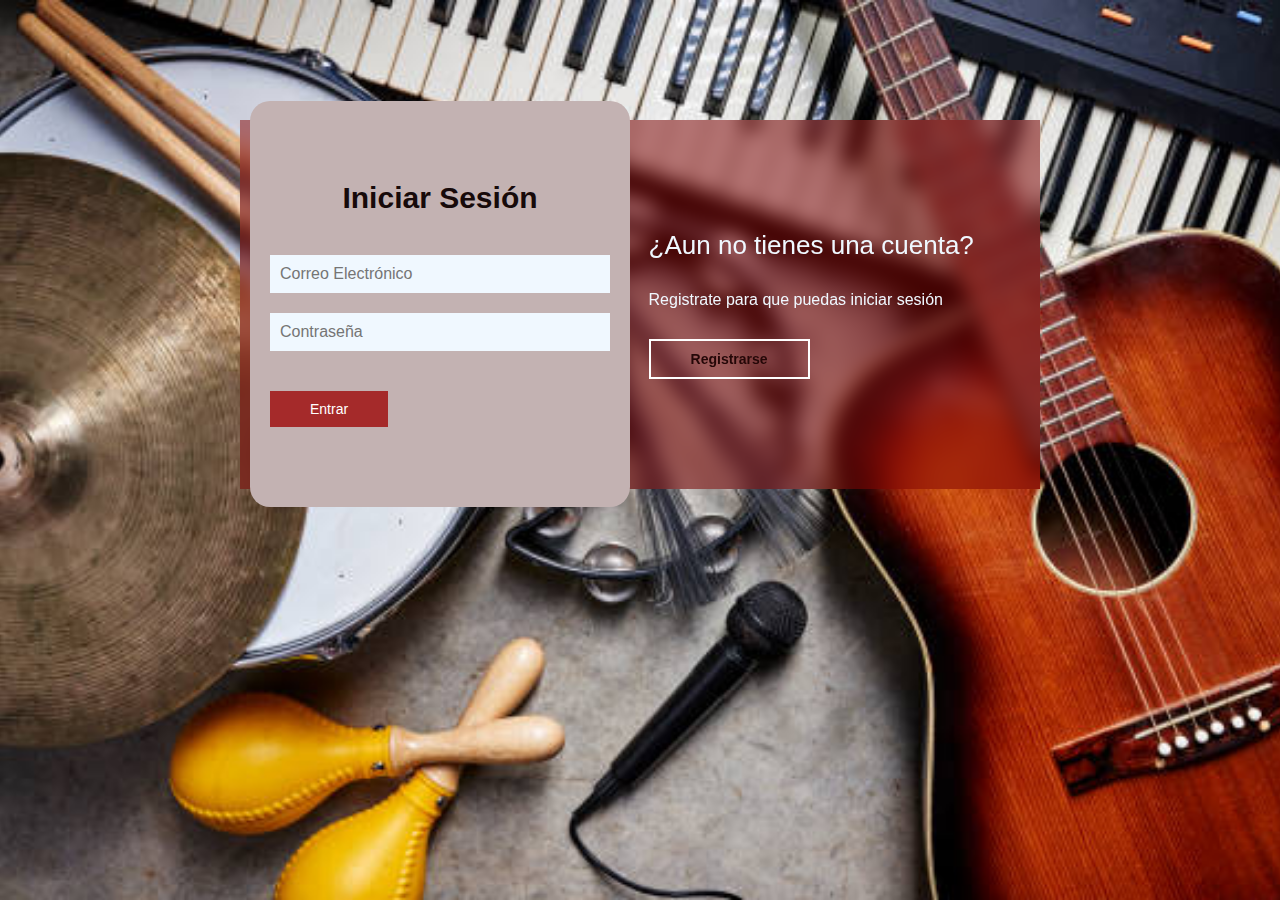
==== form/index.html @ 67d0fb84 "agrego el formulario a mi rama" ====
<!DOCTYPE html>
<html lang="es">
<head>
    <meta charset="UTF-8">
    <meta name="viewport" content="width=device-width, initial-scale=1.0">
    <link rel="stylesheet" href="style.css">
    <title>prueba-login-regitro</title>
</head>
<body>
    <main>
        <div class="contenedor_todo">
           
            <div class="caja_trasera">
                <div class="caja_traseraLogin">
                    <h3>Ya tienes cuenta</h3>
                    <p>Inicia sesion para entrar en la pagina</p>
                    <button id="btn_iniciarSesion">Iniciar secion</button>
                </div>
                <div class="caja_traseraRegister">
                    <h3>¿Aun no tienes una cuenta?</h3>
                    <p>Registrate para que puedas iniciar sesión</p>
                    <button id="btn_registrarse">Registrarse</button>
                </div>
            </div>

            <div class="contenedor_loginRegister">
                <form action="" class="formulario_login">
                    <h2>Iniciar Sesión</h2>
                    <input type="text" placeholder="Correo Electrónico">
                    <input type="password" placeholder="Contraseña">
                    <button>Entrar</button>

                </form>

                <form action="" class="formulario_register">
                    <h2>Registrarse</h2>
                    <input id="name" type="text" placeholder="Nombre Completo">
                    <input id="email" type="text" placeholder="Correo electrónico">
                    <input id="usuario" type="text" placeholder="Usuario">
                    <input id="password" type="password" placeholder="Contraseña">
                    <button>Registrarse</button>
                </form>
            </div>


        </div>
    </main>
    <script src="script.js"></script>
</body>
</html>
---- form/style.css ----
*{
    margin: 0;
    padding: 0;
    box-sizing: border-box;
    text-decoration: none;
    font-family: sans-serif;
}

body{
    background-image: url(galeria/fondo1.jpg) ;
    background-size: cover;
    background-repeat: no-repeat;
    background-position: center;
    background-attachment: fixed;
}

main{
    width: 100%;
    padding: 20px;
    margin: auto;
    margin-top: 100px;
}

.contenedor_todo{
    width: 100%;
    max-width: 800px;
    margin: auto;
    position: relative;
}

.caja_trasera{
    width: 100%;
    padding: 10px 20px;
    display: flex;
    justify-content: center;
    backdrop-filter: blur(10px);
    background-color: rgba(128, 0, 0, 0.5);
}

.caja_trasera div{
    margin: 100px 40px;
    color: aliceblue;
    transition: all 500ms;
}

.caja_trasera div p,
.caja_trasera div button{
    margin-top: 30px;
}

.caja_trasera div h3{
    font-weight: 400;
    font-size: 26px;
}

.caja_trasera button{
    padding: 10px 40px;
    border: 2px solid white;
    background:transparent;
    font-size: 14px;
    font-weight: 600;
    cursor: pointer;
    color: rgb(36, 7, 7);
    outline: none;
    transition: all 300ms;
}

.caja_trasera button:hover{
    background-color: brown;
    color:black;
}

/*formularios*/
.contenedor_loginRegister{
    display: flex;
    align-items: center;
    width: 100%;
    max-width: 380px;
    position: relative;
    top: -185px;
    left: 10px;

    transition: left 500ms cubic-bezier(0.075, 0.885, 0.320, 1.275);
}

.contenedor_loginRegister form{
    width: 100%;
    padding: 80px 20px;
    background: rgb(195, 178, 178);
    position: absolute;
    border-radius: 20px;
}

.contenedor_loginRegister form h2{
    font-size: 30px;
    text-align: center;
    margin-bottom: 20px;
    color: rgb(23, 10, 10);
}

.contenedor_loginRegister form input{
    width: 100%;
    margin-top: 20px;
    padding: 10px;
    border: none;
    background: aliceblue;
    font-size: 16px;
    outline: none;
}

.contenedor_loginRegister form button{
    padding: 10px 40px;
    margin-top: 40px;
    border: none;
    font-size: 14px;
    background: brown ;
    color: white;
    cursor: pointer;
    outline: none;

}

.formulario_login{
    opacity: 1;
    display: block;
}

.formulario_register{
    display: none;
}

/*trabajando en el responsive*/

@media screen and (max-width: 850px){
    main{
        margin-top: 50px;
    }

    .caja_trasera{
        max-width: 350px;
        height: 300px;
        flex-direction: column;
        margin: auto;
    }

    .caja_trasera div{
        margin: 0px;
        position: absolute;
    }

    /*formularios responsive*/
    .contenedor_loginRegister{
        top: -10px;
        left: -5px;
        margin: auto;
    }

    .contenedor_loginRegister form{
        position: relative;
    }
}
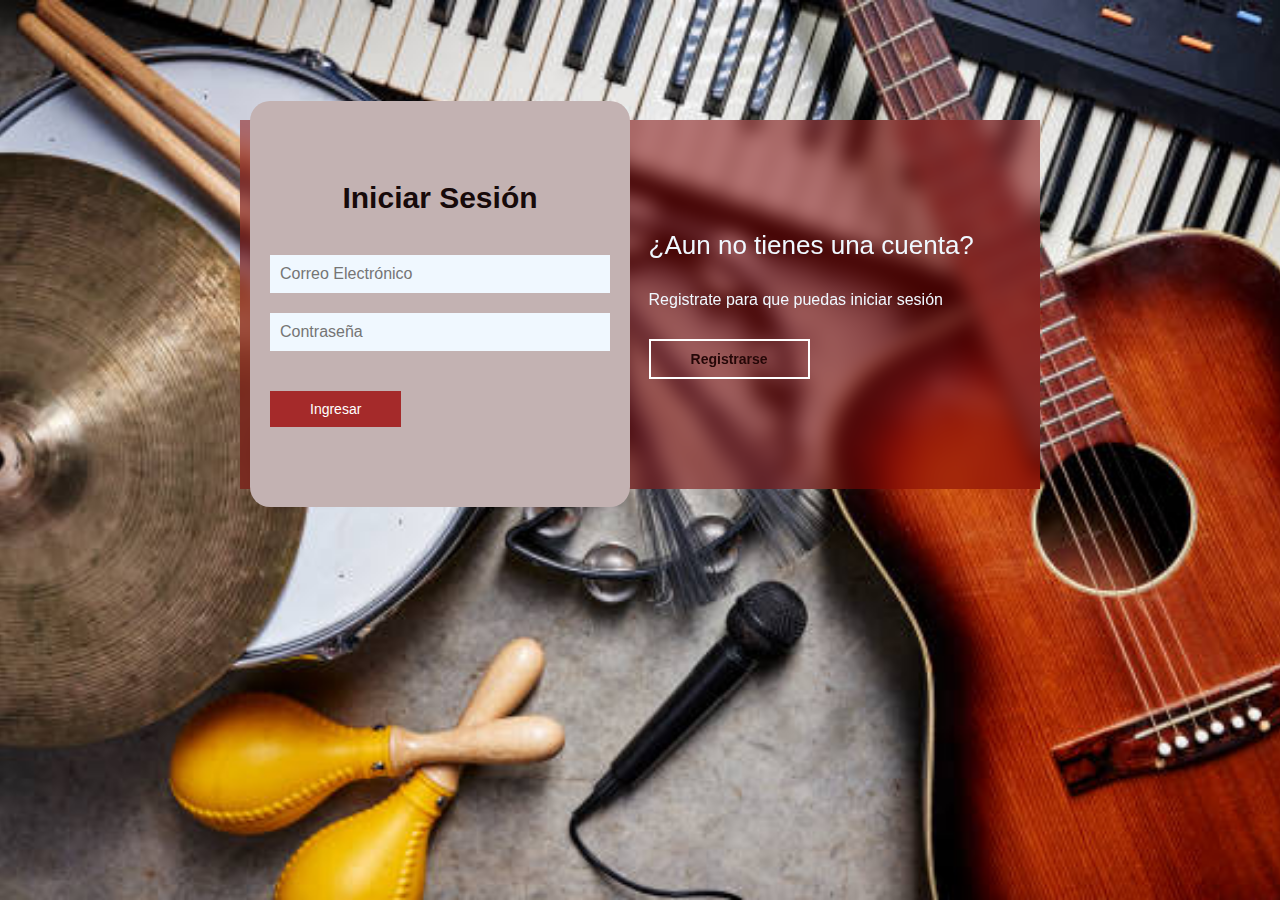
==== commit 14f85057: "terminado el logeo y el registro en su totalidad" ====
--- a/form/index.html
+++ b/form/index.html
@@ -26,18 +26,19 @@
             <div class="contenedor_loginRegister">
                 <form action="" class="formulario_login">
                     <h2>Iniciar Sesión</h2>
-                    <input type="text" placeholder="Correo Electrónico">
-                    <input type="password" placeholder="Contraseña">
-                    <button>Entrar</button>
+                    <input id="emailLogin" type="email" placeholder="Correo Electrónico" required>
+                    <input id="passwordLogin" type="password" placeholder="Contraseña" required>
+                    <button>Ingresar</button>
+                    
 
                 </form>
 
                 <form action="" class="formulario_register">
                     <h2>Registrarse</h2>
-                    <input id="name" type="text" placeholder="Nombre Completo">
-                    <input id="email" type="text" placeholder="Correo electrónico">
-                    <input id="usuario" type="text" placeholder="Usuario">
-                    <input id="password" type="password" placeholder="Contraseña">
+                    <input id="name" type="text" placeholder="Nombre Completo" required>
+                    <input id="email" type="email" placeholder="Correo electrónico" required>
+                    <input id="usuario" type="text" placeholder="Usuario" required>
+                    <input id="password" type="password" placeholder="Contraseña" required>
                     <button>Registrarse</button>
                 </form>
             </div>
